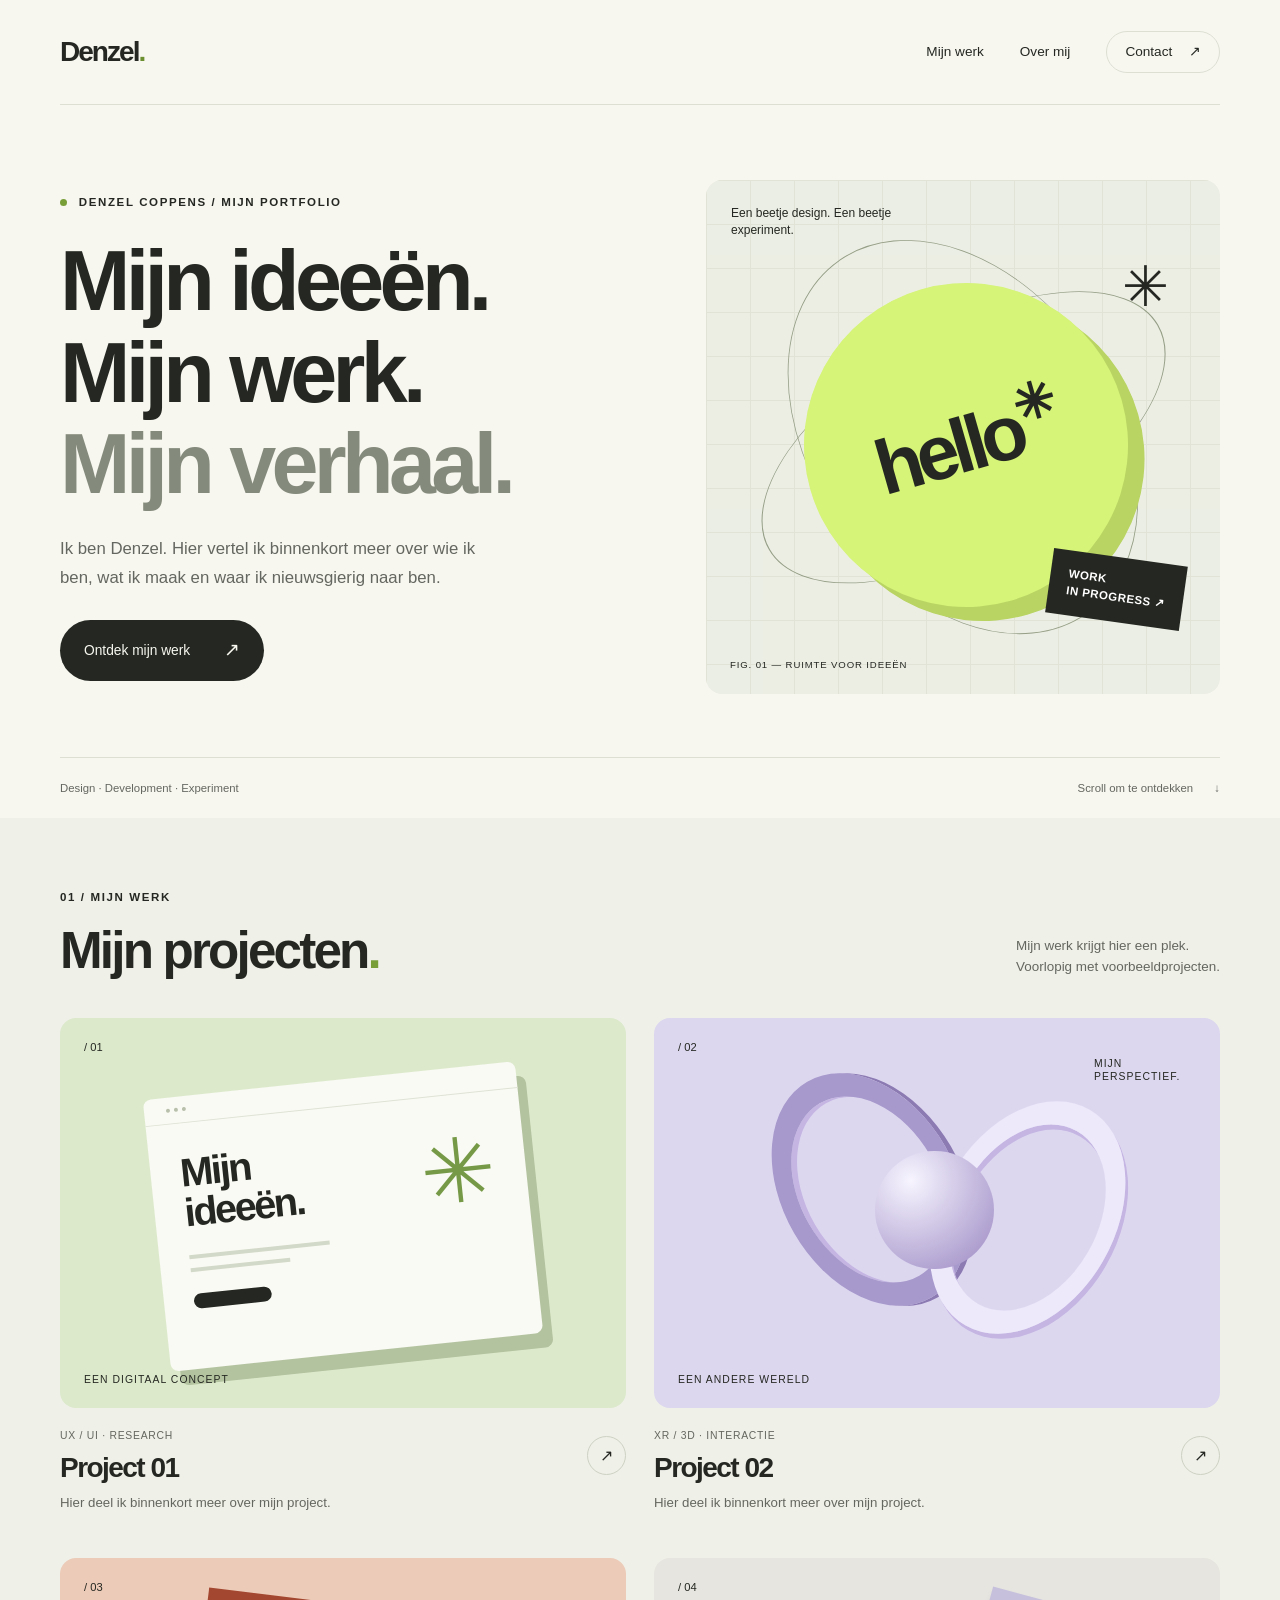
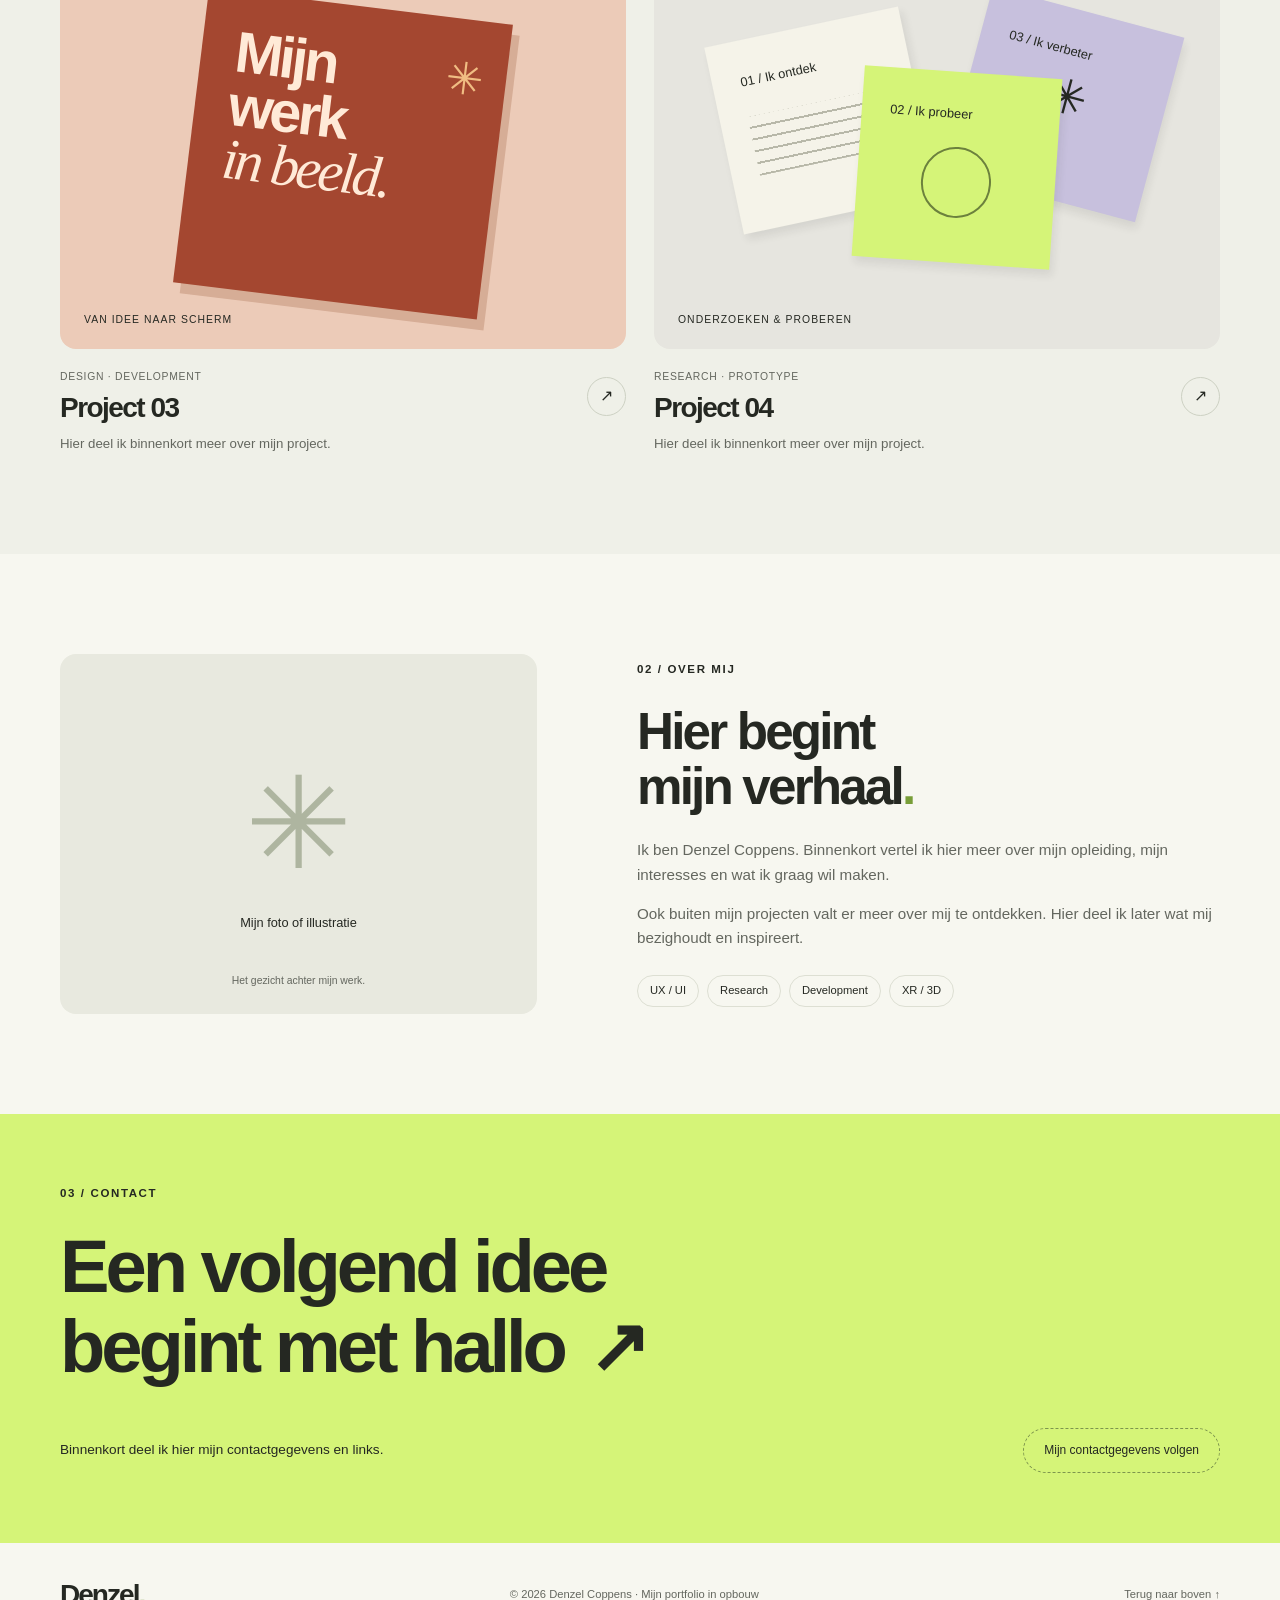
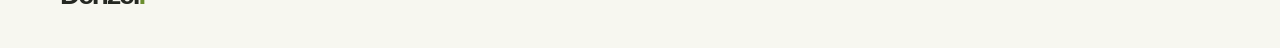
==== index.html @ 08d09299 "Initial portfolio website" ====
<!doctype html>
<html lang="nl">
<head>
  <meta charset="utf-8"><meta name="viewport" content="width=device-width, initial-scale=1">
  <meta name="description" content="Denzel Coppens — mijn portfolio."><title>Denzel Coppens — Mijn portfolio</title>
  <link rel="icon" href="assets/favicon.svg"><link rel="stylesheet" href="assets/css/style.css"><script src="assets/js/main.js" defer></script>
</head>
<body>
  <a class="skip-link" href="#main">Ga naar de inhoud</a>
  <header class="site-header container"><a class="logo" href="index.html" aria-label="Denzel Coppens — mijn startpagina">Denzel<span>.</span></a><button class="menu-toggle" type="button" aria-expanded="false" aria-controls="main-nav" hidden>Menu <span aria-hidden="true">+</span></button><nav class="main-nav" id="main-nav" aria-label="Hoofdnavigatie"><a href="#werk">Mijn werk</a><a href="#over">Over mij</a><a class="nav-contact" href="#contact">Contact <span aria-hidden="true">↗</span></a></nav></header>
  <main id="main">
    <section class="hero container" aria-labelledby="intro-title"><div class="hero-copy"><p class="eyebrow"><span class="status-dot"></span> Denzel Coppens / mijn portfolio</p><h1 id="intro-title">Mijn ideeën.<br>Mijn werk.<br><span>Mijn verhaal.</span></h1><p class="intro">Ik ben Denzel. Hier vertel ik binnenkort meer over wie ik ben, wat ik maak en waar ik nieuwsgierig naar ben.</p><a class="button button-dark" href="#werk">Ontdek mijn werk <span aria-hidden="true">↗</span></a></div><div class="hero-art" aria-hidden="true"><div class="art-grid"></div><span class="art-label">Een beetje design. Een beetje experiment.</span><div class="orbit orbit-one"></div><div class="orbit orbit-two"></div><div class="art-disc"><span>hello<span class="small-star">✳</span></span></div><span class="art-sticker">WORK<br>IN PROGRESS ↗</span><span class="art-caption">FIG. 01 — RUIMTE VOOR IDEEËN</span><span class="art-spark">✳</span></div><div class="hero-bottom"><span>Design · Development · Experiment</span><a href="#werk">Scroll om te ontdekken <span aria-hidden="true">↓</span></a></div></section>
    <section class="work-section section" id="werk" aria-labelledby="work-title"><div class="container"><div class="section-heading"><div><p class="eyebrow">01 / Mijn werk</p><h2 id="work-title">Mijn projecten<span class="accent-dot">.</span></h2></div><p>Mijn werk krijgt hier een plek.<br>Voorlopig met voorbeeldprojecten.</p></div><div class="project-grid">
      <a class="project-card" href="project.html?id=project-01"><div class="project-visual visual-interface" aria-hidden="true"><span class="visual-number">/ 01</span><div class="mock-browser"><div class="browser-bar"><i></i><i></i><i></i></div><div class="browser-content"><span class="mock-word">Mijn<br>ideeën.</span><span class="mock-flower">✳</span><div class="mock-line"></div><div class="mock-line short"></div><span class="mock-button"></span></div></div><span class="visual-label">Een digitaal concept</span></div><div class="project-info"><div><p class="project-category">UX / UI · Research</p><h3>Project 01</h3></div><span class="circle-arrow">↗</span></div><p class="project-description">Hier deel ik binnenkort meer over mijn project.</p></a>
      <a class="project-card" href="project.html?id=project-02"><div class="project-visual visual-experience" aria-hidden="true"><span class="visual-number">/ 02</span><div class="dimension-ring ring-back"></div><div class="dimension-ring ring-front"></div><span class="dimension-sphere"></span><span class="dimension-caption">MIJN<br>PERSPECTIEF.</span><span class="visual-label">Een andere wereld</span></div><div class="project-info"><div><p class="project-category">XR / 3D · Interactie</p><h3>Project 02</h3></div><span class="circle-arrow">↗</span></div><p class="project-description">Hier deel ik binnenkort meer over mijn project.</p></a>
      <a class="project-card" href="project.html?id=project-03"><div class="project-visual visual-design" aria-hidden="true"><span class="visual-number">/ 03</span><div class="type-poster"><span>Mijn<br>werk<br><em>in beeld.</em></span><span class="poster-star">✳</span></div><span class="visual-label">Van idee naar scherm</span></div><div class="project-info"><div><p class="project-category">Design · Development</p><h3>Project 03</h3></div><span class="circle-arrow">↗</span></div><p class="project-description">Hier deel ik binnenkort meer over mijn project.</p></a>
      <a class="project-card" href="project.html?id=project-04"><div class="project-visual visual-research" aria-hidden="true"><span class="visual-number">/ 04</span><div class="note note-one"><span>01 / Ik ontdek</span><div class="note-lines"></div></div><div class="note note-two"><span>02 / Ik probeer</span><div class="note-circle"></div></div><div class="note note-three"><span>03 / Ik verbeter</span><span class="note-star">✳</span></div><span class="visual-label">Onderzoeken &amp; proberen</span></div><div class="project-info"><div><p class="project-category">Research · Prototype</p><h3>Project 04</h3></div><span class="circle-arrow">↗</span></div><p class="project-description">Hier deel ik binnenkort meer over mijn project.</p></a>
    </div></div></section>
    <section class="about-section section container" id="over" aria-labelledby="about-title"><div class="portrait-placeholder"><span class="portrait-star" aria-hidden="true">✳</span><span>Mijn foto of illustratie</span><span class="portrait-note">Het gezicht achter mijn werk.</span></div><div class="about-copy"><p class="eyebrow">02 / Over mij</p><h2 id="about-title">Hier begint<br>mijn verhaal<span class="accent-dot">.</span></h2><p>Ik ben Denzel Coppens. Binnenkort vertel ik hier meer over mijn opleiding, mijn interesses en wat ik graag wil maken.</p><p>Ook buiten mijn projecten valt er meer over mij te ontdekken. Hier deel ik later wat mij bezighoudt en inspireert.</p><div class="skill-tags" aria-label="Mijn interessegebieden"><span>UX / UI</span><span>Research</span><span>Development</span><span>XR / 3D</span></div></div></section>
    <section class="contact-section" id="contact" aria-labelledby="contact-title"><div class="container contact-inner"><p class="eyebrow">03 / Contact</p><h2 id="contact-title">Een volgend idee<br>begint met hallo<span aria-hidden="true">↗</span></h2><div class="contact-bottom"><p>Binnenkort deel ik hier mijn contactgegevens en links.</p><span class="placeholder-label">Mijn contactgegevens volgen</span></div></div></section>
  </main>
  <footer class="site-footer container"><a class="logo" href="index.html">Denzel<span>.</span></a><p>© 2026 Denzel Coppens · Mijn portfolio in opbouw</p><a href="#main">Terug naar boven <span aria-hidden="true">↑</span></a></footer>
</body></html>
---- assets/css/style.css ----
/* 1. Basis — dummy stijl op het moment. */
:root {
    --paper: #f7f7f0;
    --ink: #252822;
    --muted: #64675f;
    --line: #dddfd3;
    --accent: #d5f478;
    --radius: 16px;
}

* { box-sizing: border-box; }
html { scroll-behavior: smooth; scroll-padding-top: 24px; }
body { margin: 0; background: var(--paper); color: var(--ink); font-family: Arial, Helvetica, sans-serif; line-height: 1.6; }
a { color: inherit; text-decoration: none; }
button { color: inherit; font: inherit; cursor: pointer; }
button[hidden] { display: none; }
h1, h2, h3, p { margin: 0; }
h1, h2, h3 { line-height: 1.08; font-weight: 600; letter-spacing: -0.055em; }
h1 { font-size: clamp(3.3rem, 6.6vw, 6.25rem); }
h2 { font-size: clamp(2.2rem, 4vw, 3.5rem); }
h3 { font-size: 1.75rem; }
a:focus-visible, button:focus-visible { outline: 3px solid #527622; outline-offset: 6px; }
::selection { background: var(--accent); color: var(--ink); }
.container { width: min(1160px, calc(100% - 96px)); margin-inline: auto; }
.section { padding-block: 100px; }
.eyebrow { font-size: .72rem; font-weight: 600; text-transform: uppercase; letter-spacing: .14em; margin-bottom: 25px; }
.intro { max-width: 420px; color: var(--muted); font-size: 1.05rem; line-height: 1.7; }
.accent-dot { color: #789e38; }
.button { display: inline-flex; align-items: center; justify-content: space-between; gap: 34px; padding: 15px 24px; border-radius: 999px; font-size: .86rem; }
.button-dark { background: var(--ink); color: var(--paper); }
.button-dark:hover { background: #41483a; }
.button span { font-size: 1.2rem; }
.skip-link { position: absolute; top: -80px; left: 20px; z-index: 10; background: var(--ink); color: white; padding: 12px; }
.skip-link:focus { top: 16px; }

/* 2. Header en navigatie */
.site-header { min-height: 105px; display: flex; align-items: center; justify-content: space-between; border-bottom: 1px solid var(--line); position: relative; }
.logo { font-size: 1.75rem; font-weight: 800; letter-spacing: -.07em; }
.logo span { color: #6b8e2e; }
.main-nav { display: flex; align-items: center; gap: 36px; font-size: .85rem; }
.main-nav a:hover { text-decoration: underline; text-underline-offset: 5px; }
.nav-contact { border: 1px solid var(--line); border-radius: 999px; padding: 9px 18px; }
.nav-contact span { margin-left: 13px; }
.menu-toggle { background: transparent; border: 1px solid var(--line); border-radius: 30px; padding: 8px 16px; }
.menu-toggle span { margin-left: 10px; }

/* 3. Introductie met een decoratieve compositie (geen afbeeldingen nodig) */
.hero { padding-top: 75px; display: grid; grid-template-columns: 1.15fr 1fr; gap: 30px 55px; align-items: center; }
.status-dot { display: inline-block; width: 7px; height: 7px; background: #789e38; border-radius: 50%; margin-right: 7px; }
.hero h1 span { color: #858b7c; }
.hero .intro { margin-block: 25px 28px; }
.hero-art { position: relative; aspect-ratio: 1; background: #eceee4; border-radius: var(--radius); overflow: hidden; }
.art-grid { position: absolute; inset: 0; background-image: linear-gradient(#d9ddcd 1px, transparent 1px), linear-gradient(90deg, #d9ddcd 1px, transparent 1px); background-size: 44px 44px; opacity: .6; }
.art-label { position: absolute; top: 25px; left: 25px; max-width: 170px; font-size: .75rem; line-height: 1.4; }
.art-disc { position: absolute; width: 63%; aspect-ratio: 1; top: 20%; left: 19%; background: var(--accent); border-radius: 50%; display: grid; place-items: center; transform: rotate(-16deg); box-shadow: 12px 18px 0 #b9d462; }
.art-disc > span { font-size: clamp(3rem, 6vw, 5.5rem); letter-spacing: -.08em; font-weight: 700; }
.small-star { font-size: .65em; vertical-align: top; }
.orbit { position: absolute; inset: 12%; border: 1px solid #969f87; border-radius: 50%; }
.orbit-one { transform: rotate(-30deg) scaleX(1.15) scaleY(.55); }
.orbit-two { inset: 8%; transform: rotate(55deg) scaleY(.7); }
.art-sticker { position: absolute; right: 7%; bottom: 14%; background: var(--ink); color: white; padding: 15px 18px; transform: rotate(8deg); font-size: .72rem; font-weight: 600; line-height: 1.5; letter-spacing: .04em; }
.art-caption { position: absolute; bottom: 22px; left: 24px; font-size: .6rem; letter-spacing: .09em; }
.art-spark { position: absolute; top: 12%; right: 10%; font-size: 3.5rem; }
.hero-bottom { grid-column: 1 / -1; display: flex; justify-content: space-between; border-top: 1px solid var(--line); margin-top: 33px; padding-block: 21px; font-size: .71rem; color: var(--muted); }
.hero-bottom a span { margin-left: 18px; }

/* 4. Projectkaarten */
.work-section { padding-top: 70px; background: #eff0e8; }
.section-heading { display: flex; justify-content: space-between; align-items: flex-end; gap: 24px; margin-bottom: 40px; }
.section-heading .eyebrow { margin-bottom: 16px; }
.section-heading > p { color: var(--muted); font-size: .84rem; }
.project-grid { display: grid; grid-template-columns: repeat(2, minmax(0, 1fr)); gap: 45px 28px; }
.project-card { display: block; }
.project-visual { position: relative; aspect-ratio: 1.45; border-radius: var(--radius); overflow: hidden; isolation: isolate; }
.visual-number { position: absolute; top: 21px; left: 24px; font-size: .7rem; z-index: 2; }
.visual-label { position: absolute; bottom: 20px; left: 24px; font-size: .65rem; text-transform: uppercase; letter-spacing: .1em; z-index: 2; }
.project-info { display: flex; justify-content: space-between; align-items: center; margin-top: 20px; }
.project-category { font-size: .65rem; letter-spacing: .07em; text-transform: uppercase; color: var(--muted); margin-bottom: 8px; }
.circle-arrow { display: grid; place-items: center; border: 1px solid #cdd1c3; border-radius: 50%; width: 39px; height: 39px; transition: background .2s, transform .2s; }
.project-card:hover .circle-arrow { background: var(--accent); transform: rotate(45deg); }
.project-card:hover h3 { text-decoration: underline; text-decoration-thickness: 1px; text-underline-offset: 5px; }
.project-description { color: var(--muted); font-size: .83rem; margin-top: 9px; }

/* Tijdelijke projectbeelden. Later vervangbaar door echte foto's of screenshots. */
.visual-interface { background: #dce9cb; }
.mock-browser { position: absolute; width: 66%; height: 70%; top: 16%; left: 17%; border-radius: 8px; background: #f9faf3; box-shadow: 9px 15px 0 #b3c29f; transform: rotate(-6deg); }
.browser-bar { border-bottom: 1px solid #dfe3d6; padding: 3% 6%; display: flex; gap: 4px; }
.browser-bar i { width: 4px; height: 4px; border-radius: 50%; background: #b8bfab; }
.browser-content { position: relative; padding: 8%; }
.mock-word { font-size: clamp(1.4rem, 3.1vw, 2.8rem); font-weight: 700; letter-spacing: -.06em; line-height: 1; display: block; }
.mock-flower { position: absolute; top: 15%; right: 8%; font-size: clamp(3rem, 7vw, 6rem); color: #759946; line-height: 1; }
.mock-line { height: 4px; width: 45%; background: #d3d9c8; margin-top: 7%; }
.mock-line.short { width: 32%; margin-top: 3%; }
.mock-button { display: block; width: 25%; height: 15px; background: var(--ink); border-radius: 20px; margin-top: 7%; }
.visual-experience { background: #dcd6ef; }
.dimension-ring { position: absolute; width: 44%; aspect-ratio: 1; border: 25px solid #a799cc; border-radius: 50%; transform: rotate(-30deg) scaleX(.7); }
.ring-back { top: 12%; left: 16%; box-shadow: inset 7px 3px 0 #c4b5e3, 7px 3px 0 #8c7ab3; }
.ring-front { bottom: 17%; right: 12%; border-color: #ede8fa; box-shadow: inset 7px 3px 0 #c4b5e3, 7px 3px 0 #c4b5e3; transform: rotate(30deg) scaleX(.7); }
.dimension-sphere { position: absolute; width: 21%; aspect-ratio: 1; border-radius: 50%; background: radial-gradient(circle at 30% 25%, #f7f5ff, #9a87c2); left: 39%; top: 34%; }
.dimension-caption { position: absolute; right: 7%; top: 10%; font-size: .65rem; letter-spacing: .1em; line-height: 1.3; }
.visual-design { background: #eccbb8; }
.type-poster { position: absolute; width: 54%; height: 76%; left: 23%; top: 12%; background: #a44730; color: #ffead7; padding: 6%; transform: rotate(7deg); box-shadow: 8px 10px 0 #d6ad96; }
.type-poster > span:first-child { font-size: clamp(2rem, 4.5vw, 4rem); font-weight: 700; line-height: .92; letter-spacing: -.06em; }
.type-poster em { font-family: Georgia, serif; font-weight: normal; }
.poster-star { position: absolute; right: 7%; top: 8%; font-size: 2.8rem; color: #f0bd83; }
.visual-research { background: #e6e5df; }
.note { position: absolute; width: 35%; height: 49%; padding: 5%; box-shadow: 3px 6px 8px #25282216; }
.note > span:first-child { font-size: clamp(.5rem, 1vw, .8rem); }
.note-one { left: 12%; top: 17%; background: #f5f3e9; transform: rotate(-12deg); }
.note-two { left: 36%; top: 29%; background: var(--accent); transform: rotate(4deg); z-index: 1; }
.note-three { right: 10%; top: 13%; background: #c7c0dd; transform: rotate(15deg); }
.note-lines { height: 45%; margin-top: 16%; background: repeating-linear-gradient(transparent 0 10px, #b8b8a9 10px 12px); }
.note-circle { width: 50%; aspect-ratio: 1; margin: 15% auto; border: 2px solid #6c813d; border-radius: 50%; }
.note-star { display: block; font-size: 3rem; text-align: center; line-height: 1.4; }

/* 5. Over mij, contact en footer */
.about-section { display: grid; grid-template-columns: .9fr 1.1fr; gap: 100px; align-items: center; }
.portrait-placeholder { min-height: 360px; border-radius: var(--radius); background: #e8e9df; display: flex; flex-direction: column; justify-content: center; align-items: center; position: relative; font-size: .8rem; }
.portrait-star { font-size: 8rem; line-height: 1.4; color: #aeb5a0; }
.portrait-note { position: absolute; bottom: 24px; font-size: .65rem; color: var(--muted); }
.about-copy h2 { margin-bottom: 24px; }
.about-copy > p:not(.eyebrow) { color: var(--muted); margin-top: 15px; font-size: .95rem; }
.skill-tags { display: flex; flex-wrap: wrap; gap: 8px; margin-top: 25px; }
.skill-tags span { padding: 6px 12px; border: 1px solid var(--line); border-radius: 20px; font-size: .7rem; }
.contact-section { background: var(--accent); padding-block: 70px; }
.contact-inner h2 { max-width: 820px; font-size: clamp(2.8rem, 5.8vw, 5rem); }
.contact-inner h2 > span { margin-left: 24px; }
.contact-bottom { display: flex; justify-content: space-between; align-items: center; gap: 24px; margin-top: 40px; }
.contact-bottom p { font-size: .85rem; }
.placeholder-label { border: 1px dashed #7d954d; border-radius: 30px; padding: 12px 20px; font-size: .75rem; }
.site-footer { display: flex; justify-content: space-between; align-items: center; gap: 20px; padding-block: 30px; }
.site-footer p, .site-footer > a:last-child { font-size: .7rem; color: var(--muted); }

/* 6. Eenvoudige projectdetailpagina */
.case-page { padding-top: 35px; }
.back-link { font-size: .85rem; text-decoration: underline; text-underline-offset: 4px; }
.case-heading { margin-block: 55px 40px; }
.case-heading .intro { margin-top: 20px; max-width: 550px; }
.case-page > .project-visual { aspect-ratio: 2.2; }
.case-page .mock-browser { width: 43%; left: 28.5%; }
.case-page .dimension-ring { width: 30%; }
.case-page .dimension-sphere { width: 14%; left: 43%; }
.case-page .type-poster { width: 35%; left: 32.5%; padding: 3%; }
.case-page .note { width: 26%; padding: 3%; }
.case-page .note-two { left: 37%; }
.project-facts { display: grid; grid-template-columns: repeat(4, 1fr); padding-block: 28px; border-bottom: 1px solid var(--line); gap: 24px; }
.project-facts dt { font-size: .7rem; color: var(--muted); margin-bottom: 6px; }
.project-facts dd { margin: 0; font-size: .9rem; }
.case-story { max-width: 740px; margin: 65px auto; }
.case-story section + section { margin-top: 65px; }
.case-story .eyebrow { margin-bottom: 15px; }
.case-story h2 { font-size: clamp(2rem, 4vw, 2.8rem); margin-bottom: 20px; }
.case-story section > p:last-of-type { color: var(--muted); }
.process-placeholder { min-height: 240px; padding: 24px; border: 1px dashed #adb39e; background: #eef0e6; border-radius: var(--radius); display: flex; flex-direction: column; justify-content: center; align-items: center; text-align: center; gap: 12px; margin-top: 30px; font-size: .8rem; color: var(--muted); }
.process-placeholder span { font-size: 2rem; }
.case-end { border-top: 1px solid var(--line); padding-block: 35px; display: flex; align-items: center; justify-content: space-between; gap: 20px; }
.not-found { padding-block: 100px; min-height: 65vh; }
.not-found h1 { font-size: clamp(2.5rem, 6vw, 5rem); margin-bottom: 30px; }

/* 7. Tablet en mobiel */
@media (max-width: 900px) {
    .container { width: calc(100% - 48px); }
    .hero { gap: 30px; padding-top: 50px; }
    .hero h1 { font-size: clamp(3rem, 7vw, 4.5rem); }
    .hero-art { aspect-ratio: .88; }
    .art-disc { top: 25%; }
    .art-label { font-size: .65rem; }
    .about-section { gap: 40px; }
    .section { padding-block: 70px; }
    .section-heading > p { max-width: 180px; }
}

@media (max-width: 640px) {
    .container { width: calc(100% - 40px); }
    .site-header { min-height: 82px; flex-wrap: wrap; gap: 14px; padding-block: 18px; }
    .main-nav { gap: 18px; font-size: .8rem; }
    .main-nav.mobile-nav { display: none; width: 100%; padding-block: 10px; }
    .main-nav.mobile-nav.is-open { display: flex; }
    .hero { grid-template-columns: 1fr; padding-top: 42px; }
    .hero h1 { font-size: clamp(3rem, 12vw, 4.7rem); }
    .hero .intro { font-size: .95rem; }
    .hero-art { aspect-ratio: 1.1; margin-top: 10px; }
    .art-disc { top: 16%; }
    .art-disc > span { font-size: 4.5rem; }
    .hero-bottom { margin-top: 5px; font-size: .6rem; gap: 20px; }
    .hero-bottom a { text-align: right; }
    .section { padding-block: 55px; }
    .section-heading { display: block; margin-bottom: 30px; }
    .section-heading > p { margin-top: 18px; max-width: none; }
    .project-grid { grid-template-columns: 1fr; gap: 35px; }
    .mock-word { font-size: clamp(1.6rem, 7vw, 2.8rem); }
    .mock-flower { font-size: 4.5rem; }
    .type-poster > span:first-child { font-size: clamp(2rem, 10vw, 4rem); }
    .note > span:first-child { font-size: .65rem; }
    .about-section { grid-template-columns: 1fr; gap: 35px; }
    .portrait-placeholder { min-height: 300px; }
    .contact-section { padding-block: 50px; }
    .contact-bottom { flex-direction: column; align-items: flex-start; margin-top: 25px; }
    .site-footer { flex-wrap: wrap; }
    .site-footer .logo { width: 100%; }
    .case-heading { margin-top: 40px; }
    .case-page > .project-visual { aspect-ratio: 1.35; }
    .case-page .mock-browser { width: 66%; left: 17%; }
    .case-page .dimension-ring { width: 44%; border-width: 20px; }
    .case-page .dimension-sphere { width: 21%; left: 39%; }
    .case-page .type-poster { width: 54%; left: 23%; padding: 6%; }
    .case-page .note { width: 35%; padding: 5%; }
    .project-facts { grid-template-columns: 1fr 1fr; }
    .case-end > span { font-size: .85rem; }
}

@media (prefers-reduced-motion: reduce) {
    html { scroll-behavior: auto; }
    .circle-arrow { transition: none; }
}
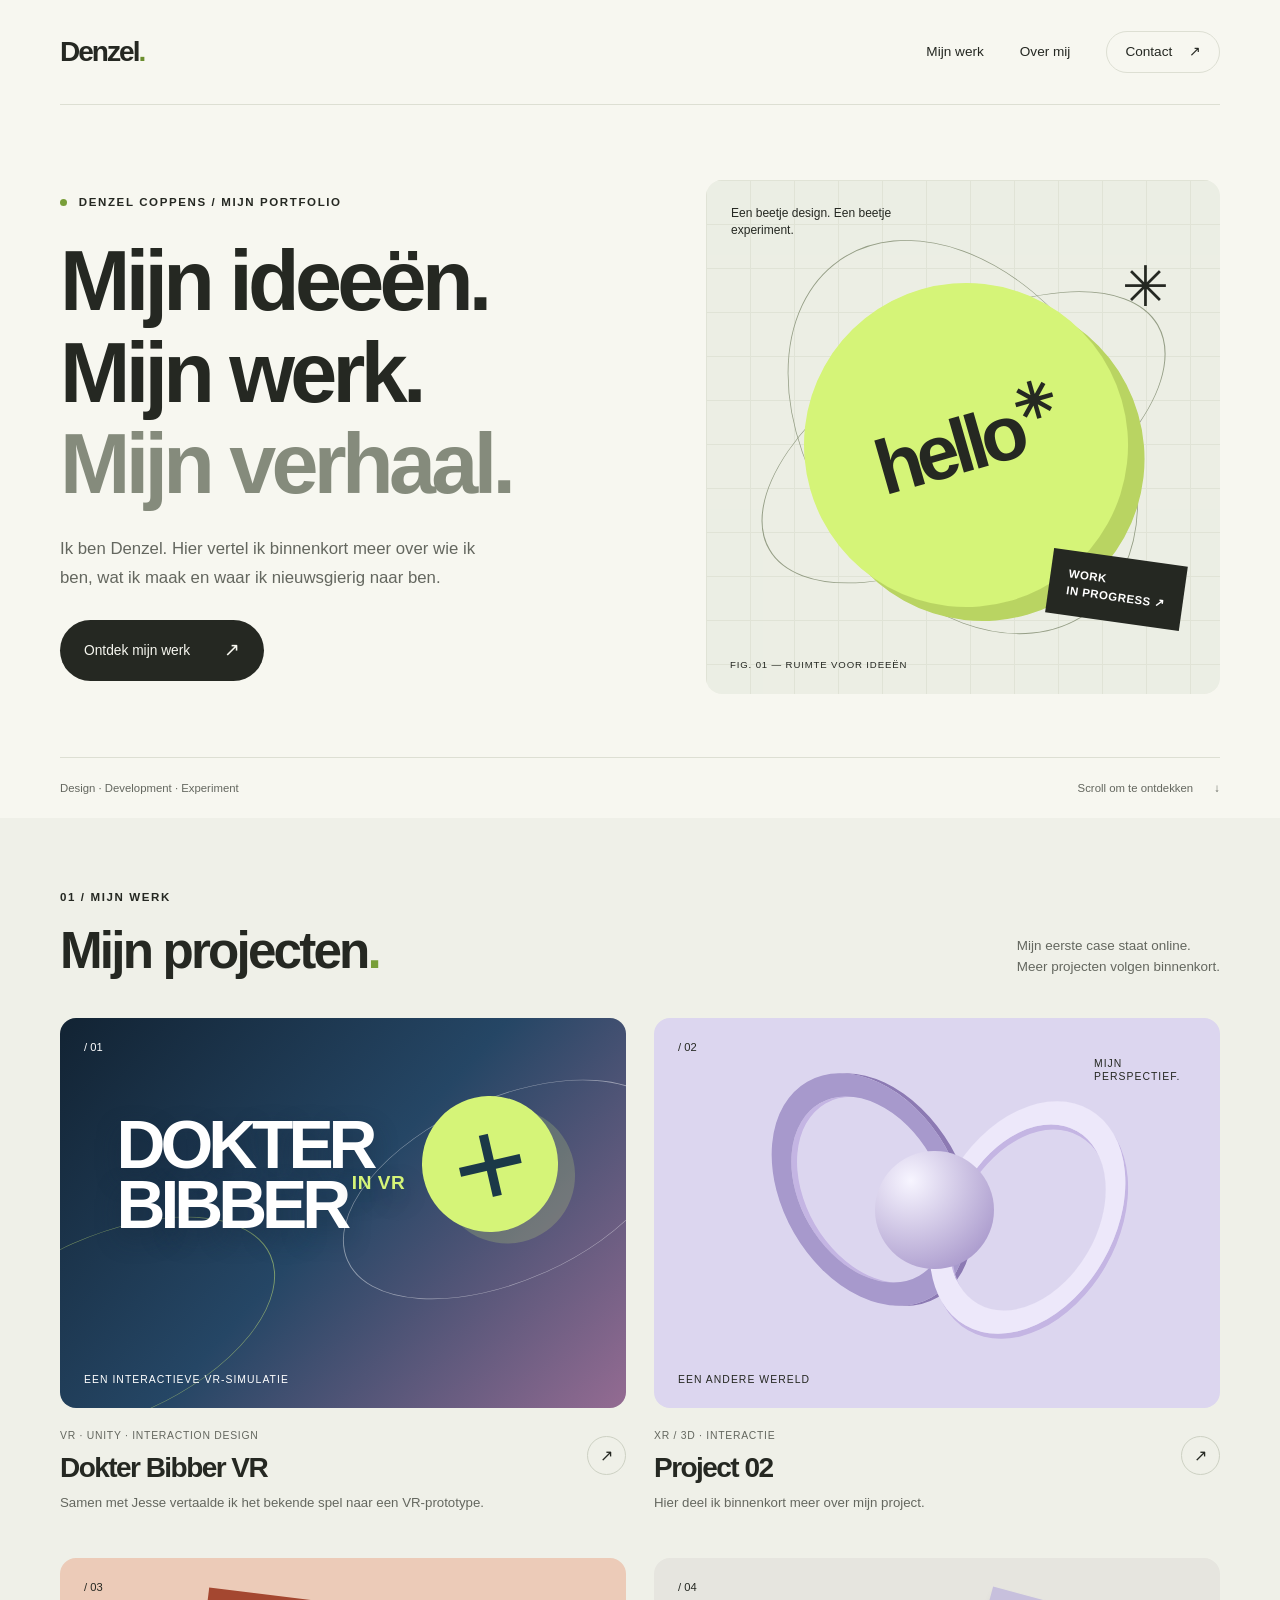
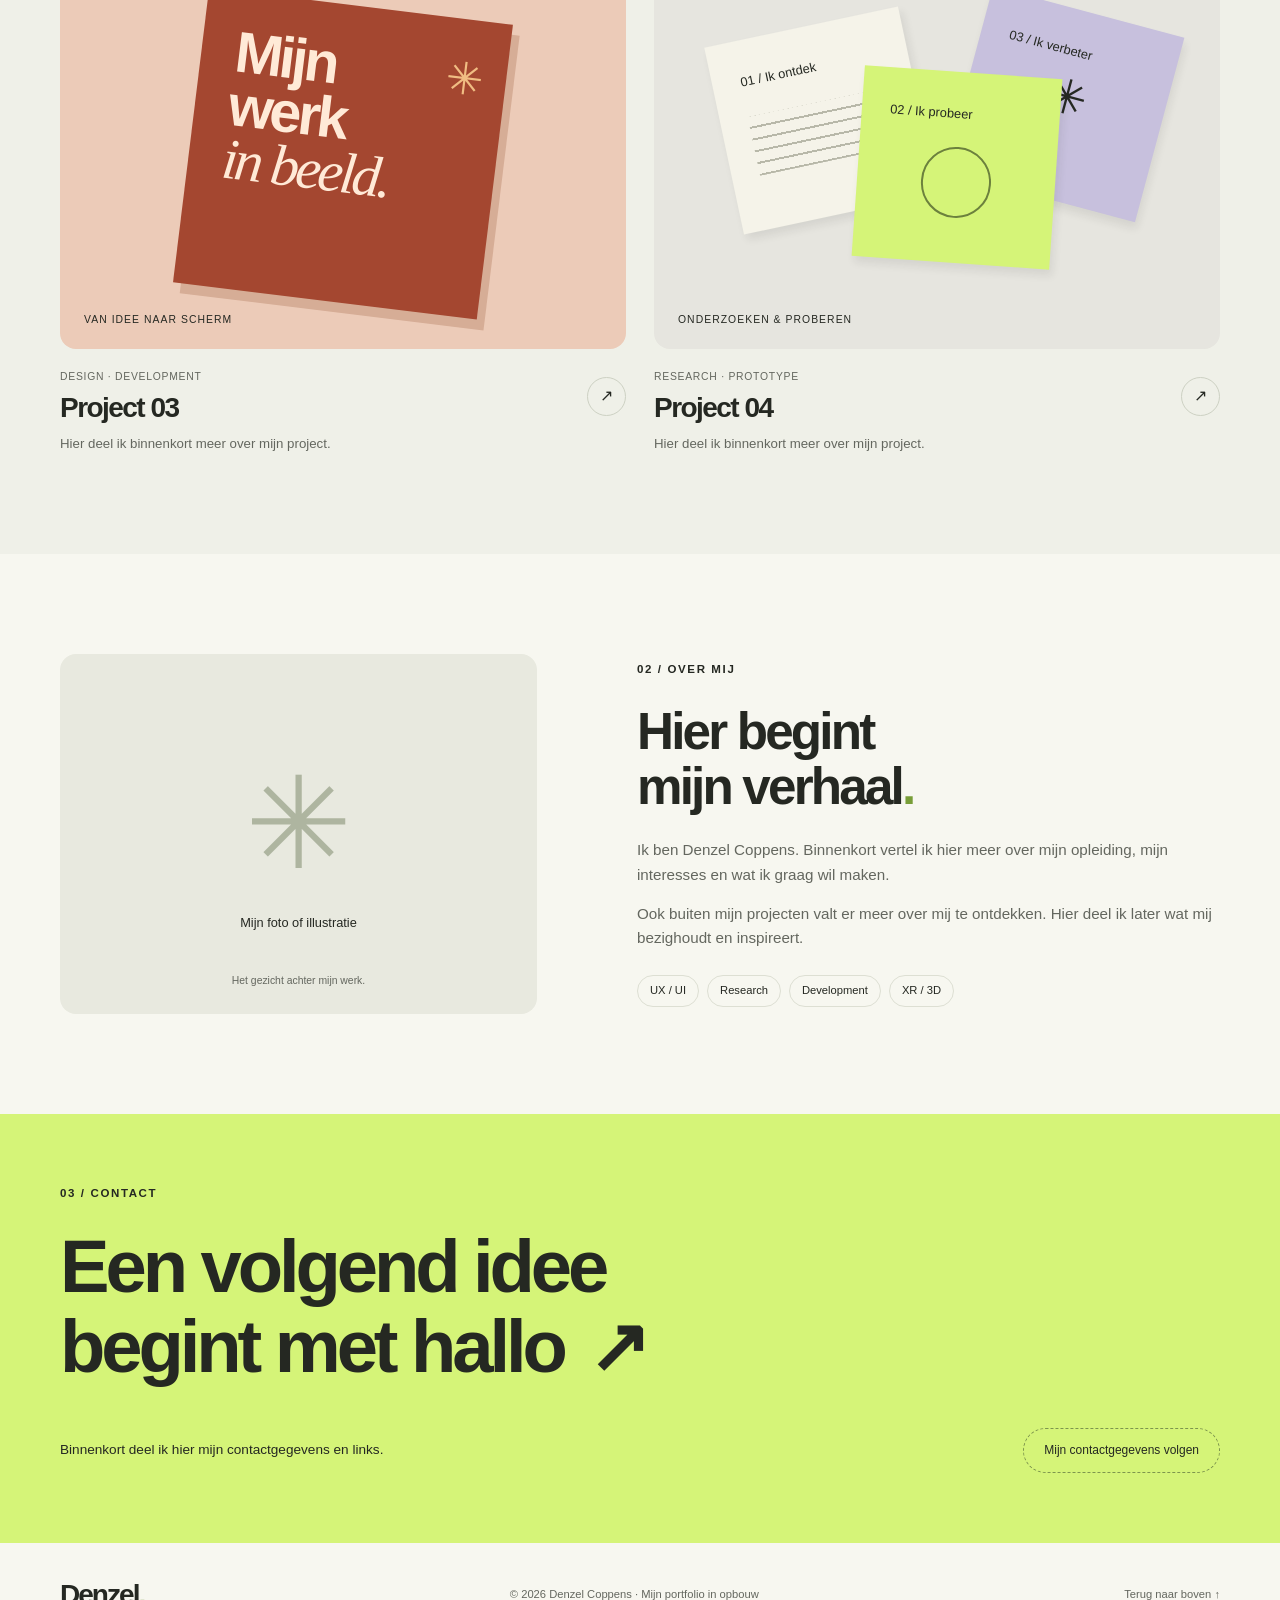
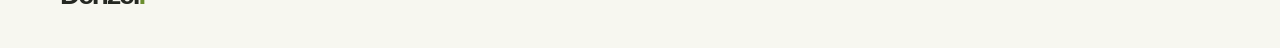
==== commit b0132b8c: "feat: voeg Dokter Bibber VR-case toe aan portfolio" ====
--- a/index.html
+++ b/index.html
@@ -1,23 +1,186 @@
 <!doctype html>
 <html lang="nl">
-<head>
-  <meta charset="utf-8"><meta name="viewport" content="width=device-width, initial-scale=1">
-  <meta name="description" content="Denzel Coppens — mijn portfolio."><title>Denzel Coppens — Mijn portfolio</title>
-  <link rel="icon" href="assets/favicon.svg"><link rel="stylesheet" href="assets/css/style.css"><script src="assets/js/main.js" defer></script>
-</head>
-<body>
-  <a class="skip-link" href="#main">Ga naar de inhoud</a>
-  <header class="site-header container"><a class="logo" href="index.html" aria-label="Denzel Coppens — mijn startpagina">Denzel<span>.</span></a><button class="menu-toggle" type="button" aria-expanded="false" aria-controls="main-nav" hidden>Menu <span aria-hidden="true">+</span></button><nav class="main-nav" id="main-nav" aria-label="Hoofdnavigatie"><a href="#werk">Mijn werk</a><a href="#over">Over mij</a><a class="nav-contact" href="#contact">Contact <span aria-hidden="true">↗</span></a></nav></header>
-  <main id="main">
-    <section class="hero container" aria-labelledby="intro-title"><div class="hero-copy"><p class="eyebrow"><span class="status-dot"></span> Denzel Coppens / mijn portfolio</p><h1 id="intro-title">Mijn ideeën.<br>Mijn werk.<br><span>Mijn verhaal.</span></h1><p class="intro">Ik ben Denzel. Hier vertel ik binnenkort meer over wie ik ben, wat ik maak en waar ik nieuwsgierig naar ben.</p><a class="button button-dark" href="#werk">Ontdek mijn werk <span aria-hidden="true">↗</span></a></div><div class="hero-art" aria-hidden="true"><div class="art-grid"></div><span class="art-label">Een beetje design. Een beetje experiment.</span><div class="orbit orbit-one"></div><div class="orbit orbit-two"></div><div class="art-disc"><span>hello<span class="small-star">✳</span></span></div><span class="art-sticker">WORK<br>IN PROGRESS ↗</span><span class="art-caption">FIG. 01 — RUIMTE VOOR IDEEËN</span><span class="art-spark">✳</span></div><div class="hero-bottom"><span>Design · Development · Experiment</span><a href="#werk">Scroll om te ontdekken <span aria-hidden="true">↓</span></a></div></section>
-    <section class="work-section section" id="werk" aria-labelledby="work-title"><div class="container"><div class="section-heading"><div><p class="eyebrow">01 / Mijn werk</p><h2 id="work-title">Mijn projecten<span class="accent-dot">.</span></h2></div><p>Mijn werk krijgt hier een plek.<br>Voorlopig met voorbeeldprojecten.</p></div><div class="project-grid">
-      <a class="project-card" href="project.html?id=project-01"><div class="project-visual visual-interface" aria-hidden="true"><span class="visual-number">/ 01</span><div class="mock-browser"><div class="browser-bar"><i></i><i></i><i></i></div><div class="browser-content"><span class="mock-word">Mijn<br>ideeën.</span><span class="mock-flower">✳</span><div class="mock-line"></div><div class="mock-line short"></div><span class="mock-button"></span></div></div><span class="visual-label">Een digitaal concept</span></div><div class="project-info"><div><p class="project-category">UX / UI · Research</p><h3>Project 01</h3></div><span class="circle-arrow">↗</span></div><p class="project-description">Hier deel ik binnenkort meer over mijn project.</p></a>
-      <a class="project-card" href="project.html?id=project-02"><div class="project-visual visual-experience" aria-hidden="true"><span class="visual-number">/ 02</span><div class="dimension-ring ring-back"></div><div class="dimension-ring ring-front"></div><span class="dimension-sphere"></span><span class="dimension-caption">MIJN<br>PERSPECTIEF.</span><span class="visual-label">Een andere wereld</span></div><div class="project-info"><div><p class="project-category">XR / 3D · Interactie</p><h3>Project 02</h3></div><span class="circle-arrow">↗</span></div><p class="project-description">Hier deel ik binnenkort meer over mijn project.</p></a>
-      <a class="project-card" href="project.html?id=project-03"><div class="project-visual visual-design" aria-hidden="true"><span class="visual-number">/ 03</span><div class="type-poster"><span>Mijn<br>werk<br><em>in beeld.</em></span><span class="poster-star">✳</span></div><span class="visual-label">Van idee naar scherm</span></div><div class="project-info"><div><p class="project-category">Design · Development</p><h3>Project 03</h3></div><span class="circle-arrow">↗</span></div><p class="project-description">Hier deel ik binnenkort meer over mijn project.</p></a>
-      <a class="project-card" href="project.html?id=project-04"><div class="project-visual visual-research" aria-hidden="true"><span class="visual-number">/ 04</span><div class="note note-one"><span>01 / Ik ontdek</span><div class="note-lines"></div></div><div class="note note-two"><span>02 / Ik probeer</span><div class="note-circle"></div></div><div class="note note-three"><span>03 / Ik verbeter</span><span class="note-star">✳</span></div><span class="visual-label">Onderzoeken &amp; proberen</span></div><div class="project-info"><div><p class="project-category">Research · Prototype</p><h3>Project 04</h3></div><span class="circle-arrow">↗</span></div><p class="project-description">Hier deel ik binnenkort meer over mijn project.</p></a>
-    </div></div></section>
-    <section class="about-section section container" id="over" aria-labelledby="about-title"><div class="portrait-placeholder"><span class="portrait-star" aria-hidden="true">✳</span><span>Mijn foto of illustratie</span><span class="portrait-note">Het gezicht achter mijn werk.</span></div><div class="about-copy"><p class="eyebrow">02 / Over mij</p><h2 id="about-title">Hier begint<br>mijn verhaal<span class="accent-dot">.</span></h2><p>Ik ben Denzel Coppens. Binnenkort vertel ik hier meer over mijn opleiding, mijn interesses en wat ik graag wil maken.</p><p>Ook buiten mijn projecten valt er meer over mij te ontdekken. Hier deel ik later wat mij bezighoudt en inspireert.</p><div class="skill-tags" aria-label="Mijn interessegebieden"><span>UX / UI</span><span>Research</span><span>Development</span><span>XR / 3D</span></div></div></section>
-    <section class="contact-section" id="contact" aria-labelledby="contact-title"><div class="container contact-inner"><p class="eyebrow">03 / Contact</p><h2 id="contact-title">Een volgend idee<br>begint met hallo<span aria-hidden="true">↗</span></h2><div class="contact-bottom"><p>Binnenkort deel ik hier mijn contactgegevens en links.</p><span class="placeholder-label">Mijn contactgegevens volgen</span></div></div></section>
-  </main>
-  <footer class="site-footer container"><a class="logo" href="index.html">Denzel<span>.</span></a><p>© 2026 Denzel Coppens · Mijn portfolio in opbouw</p><a href="#main">Terug naar boven <span aria-hidden="true">↑</span></a></footer>
-</body></html>
+  <head>
+    <meta charset="utf-8">
+    <meta name="viewport" content="width=device-width, initial-scale=1">
+    <meta name="description" content="Denzel Coppens — mijn portfolio.">
+    <title>Denzel Coppens — Mijn portfolio</title>
+    <link rel="icon" href="assets/favicon.svg">
+    <link rel="stylesheet" href="assets/css/style.css">
+    <script src="assets/js/main.js" defer></script>
+    <script defer src="https://t.contentsquare.net/uxa/f3ea2d2d2dc5b.js"></script>
+  </head>
+  <body>
+    <a class="skip-link" href="#main">Ga naar de inhoud</a>
+    <header class="site-header container">
+      <a class="logo" href="index.html" aria-label="Denzel Coppens — mijn startpagina">Denzel<span>.</span></a>
+      <button class="menu-toggle" type="button" aria-expanded="false" aria-controls="main-nav" hidden>
+        Menu <span aria-hidden="true">+</span>
+      </button>
+      <nav class="main-nav" id="main-nav" aria-label="Hoofdnavigatie">
+        <a href="#werk">Mijn werk</a>
+        <a href="#over">Over mij</a>
+        <a class="nav-contact" href="#contact">Contact <span aria-hidden="true">↗</span></a>
+      </nav>
+    </header>
+    <main id="main">
+      <section class="hero container" aria-labelledby="intro-title">
+        <div class="hero-copy">
+          <p class="eyebrow"><span class="status-dot"></span> Denzel Coppens / mijn portfolio</p>
+          <h1 id="intro-title">Mijn ideeën.<br>Mijn werk.<br><span>Mijn verhaal.</span></h1>
+          <p class="intro">
+            Ik ben Denzel. Hier vertel ik binnenkort meer over wie ik ben, wat ik maak en waar ik nieuwsgierig
+            naar ben.
+          </p>
+          <a class="button button-dark" href="#werk">Ontdek mijn werk <span aria-hidden="true">↗</span></a>
+        </div>
+        <div class="hero-art" aria-hidden="true">
+          <div class="art-grid"></div>
+          <span class="art-label">Een beetje design. Een beetje experiment.</span>
+          <div class="orbit orbit-one"></div>
+          <div class="orbit orbit-two"></div>
+          <div class="art-disc"><span>hello<span class="small-star">✳</span></span></div>
+          <span class="art-sticker">WORK<br>IN PROGRESS ↗</span>
+          <span class="art-caption">FIG. 01 — RUIMTE VOOR IDEEËN</span>
+          <span class="art-spark">✳</span>
+        </div>
+        <div class="hero-bottom">
+          <span>Design · Development · Experiment</span>
+          <a href="#werk">Scroll om te ontdekken <span aria-hidden="true">↓</span></a>
+        </div>
+      </section>
+      <section class="work-section section" id="werk" aria-labelledby="work-title">
+        <div class="container">
+          <div class="section-heading">
+            <div>
+              <p class="eyebrow">01 / Mijn werk</p>
+              <h2 id="work-title">Mijn projecten<span class="accent-dot">.</span></h2>
+            </div>
+            <p>Mijn eerste case staat online.<br>Meer projecten volgen binnenkort.</p>
+          </div>
+          <div class="project-grid">
+            <a class="project-card" href="dokter-bibber.html">
+              <div class="project-visual visual-bibber" aria-hidden="true">
+                <span class="visual-number">/ 01</span>
+                <span class="bibber-pulse bibber-pulse-one"></span>
+                <span class="bibber-pulse bibber-pulse-two"></span>
+                <span class="bibber-cross">+</span>
+                <span class="bibber-title">DOKTER<br>BIBBER<small>IN VR</small></span>
+                <span class="visual-label">Een interactieve VR-simulatie</span>
+              </div>
+              <div class="project-info">
+                <div>
+                  <p class="project-category">VR · Unity · Interaction design</p>
+                  <h3>Dokter Bibber VR</h3>
+                </div>
+                <span class="circle-arrow">↗</span>
+              </div>
+              <p class="project-description">Samen met Jesse vertaalde ik het bekende spel naar een VR-prototype.</p>
+            </a>
+            <a class="project-card" href="project.html?id=project-02">
+              <div class="project-visual visual-experience" aria-hidden="true">
+                <span class="visual-number">/ 02</span>
+                <div class="dimension-ring ring-back"></div>
+                <div class="dimension-ring ring-front"></div>
+                <span class="dimension-sphere"></span>
+                <span class="dimension-caption">MIJN<br>PERSPECTIEF.</span>
+                <span class="visual-label">Een andere wereld</span>
+              </div>
+              <div class="project-info">
+                <div>
+                  <p class="project-category">XR / 3D · Interactie</p>
+                  <h3>Project 02</h3>
+                </div>
+                <span class="circle-arrow">↗</span>
+              </div>
+              <p class="project-description">Hier deel ik binnenkort meer over mijn project.</p>
+            </a>
+            <a class="project-card" href="project.html?id=project-03">
+              <div class="project-visual visual-design" aria-hidden="true">
+                <span class="visual-number">/ 03</span>
+                <div class="type-poster">
+                  <span>Mijn<br>werk<br><em>in beeld.</em></span><span class="poster-star">✳</span>
+                </div>
+                <span class="visual-label">Van idee naar scherm</span>
+              </div>
+              <div class="project-info">
+                <div>
+                  <p class="project-category">Design · Development</p>
+                  <h3>Project 03</h3>
+                </div>
+                <span class="circle-arrow">↗</span>
+              </div>
+              <p class="project-description">Hier deel ik binnenkort meer over mijn project.</p>
+            </a>
+            <a class="project-card" href="project.html?id=project-04">
+              <div class="project-visual visual-research" aria-hidden="true">
+                <span class="visual-number">/ 04</span>
+                <div class="note note-one">
+                  <span>01 / Ik ontdek</span>
+                  <div class="note-lines"></div>
+                </div>
+                <div class="note note-two">
+                  <span>02 / Ik probeer</span>
+                  <div class="note-circle"></div>
+                </div>
+                <div class="note note-three">
+                  <span>03 / Ik verbeter</span>
+                  <span class="note-star">✳</span>
+                </div>
+                <span class="visual-label">Onderzoeken &amp; proberen</span>
+              </div>
+              <div class="project-info">
+                <div>
+                  <p class="project-category">Research · Prototype</p>
+                  <h3>Project 04</h3>
+                </div>
+                <span class="circle-arrow">↗</span>
+              </div>
+              <p class="project-description">Hier deel ik binnenkort meer over mijn project.</p>
+            </a>
+          </div>
+        </div>
+      </section>
+      <section class="about-section section container" id="over" aria-labelledby="about-title">
+        <div class="portrait-placeholder">
+          <span class="portrait-star" aria-hidden="true">✳</span>
+          <span>Mijn foto of illustratie</span>
+          <span class="portrait-note">Het gezicht achter mijn werk.</span>
+        </div>
+        <div class="about-copy">
+          <p class="eyebrow">02 / Over mij</p>
+          <h2 id="about-title">Hier begint<br>mijn verhaal<span class="accent-dot">.</span></h2>
+          <p>
+            Ik ben Denzel Coppens. Binnenkort vertel ik hier meer over mijn opleiding, mijn interesses en wat ik
+            graag wil maken.
+          </p>
+          <p>
+            Ook buiten mijn projecten valt er meer over mij te ontdekken. Hier deel ik later wat mij bezighoudt
+            en inspireert.
+          </p>
+          <div class="skill-tags" aria-label="Mijn interessegebieden">
+            <span>UX / UI</span>
+            <span>Research</span>
+            <span>Development</span>
+            <span>XR / 3D</span>
+          </div>
+        </div>
+      </section>
+      <section class="contact-section" id="contact" aria-labelledby="contact-title">
+        <div class="container contact-inner">
+          <p class="eyebrow">03 / Contact</p>
+          <h2 id="contact-title">Een volgend idee<br>begint met hallo<span aria-hidden="true">↗</span></h2>
+          <div class="contact-bottom">
+            <p>Binnenkort deel ik hier mijn contactgegevens en links.</p>
+            <span class="placeholder-label">Mijn contactgegevens volgen</span>
+          </div>
+        </div>
+      </section>
+    </main>
+    <footer class="site-footer container">
+      <a class="logo" href="index.html">Denzel<span>.</span></a>
+      <p>© 2026 Denzel Coppens · Mijn portfolio in opbouw</p>
+      <a href="#main">Terug naar boven <span aria-hidden="true">↑</span></a>
+    </footer>
+  </body>
+</html>
--- a/assets/css/style.css
+++ b/assets/css/style.css
@@ -83,6 +83,14 @@
 
 /* Tijdelijke projectbeelden. Later vervangbaar door echte foto's of screenshots. */
 .visual-interface { background: #dce9cb; }
+.visual-bibber { background: linear-gradient(132deg, #122333 0%, #254665 49%, #946b92 100%); color: #fff; }
+.visual-bibber .visual-number, .visual-bibber .visual-label { color: #fff; }
+.bibber-pulse { position: absolute; width: 62%; aspect-ratio: 1; border: 1px solid #ffffff73; border-radius: 50%; transform: rotate(-24deg) scaleY(.52); }
+.bibber-pulse-one { top: -1%; right: -10%; }
+.bibber-pulse-two { bottom: -24%; left: -22%; border-color: #d5f47880; }
+.bibber-cross { position: absolute; right: 12%; top: 20%; display: grid; place-items: center; width: 24%; aspect-ratio: 1; border-radius: 50%; background: #d5f478; color: #1b3948; font-size: clamp(4rem, 10vw, 8rem); line-height: 1; transform: rotate(-13deg); box-shadow: 14px 15px 0 #d5f47833; }
+.bibber-title { position: absolute; left: 10%; top: 25%; font-size: clamp(2.4rem, 5.3vw, 5.4rem); line-height: .88; letter-spacing: -.075em; font-weight: 900; text-shadow: 0 10px 25px #13233466; }
+.bibber-title small { display: inline-block; margin-left: .3em; color: #d5f478; font-size: .28em; letter-spacing: .03em; vertical-align: top; }
 .mock-browser { position: absolute; width: 66%; height: 70%; top: 16%; left: 17%; border-radius: 8px; background: #f9faf3; box-shadow: 9px 15px 0 #b3c29f; transform: rotate(-6deg); }
 .browser-bar { border-bottom: 1px solid #dfe3d6; padding: 3% 6%; display: flex; gap: 4px; }
 .browser-bar i { width: 4px; height: 4px; border-radius: 50%; background: #b8bfab; }
@@ -143,6 +151,12 @@
 .case-page .type-poster { width: 35%; left: 32.5%; padding: 3%; }
 .case-page .note { width: 26%; padding: 3%; }
 .case-page .note-two { left: 37%; }
+.case-bibber-visual .bibber-title { top: 26%; left: 11%; font-size: clamp(4rem, 10vw, 9rem); }
+.case-bibber-visual .bibber-cross { width: 17%; right: 18%; top: 15%; }
+.presentation-frame { aspect-ratio: 16 / 9; margin-top: 28px; overflow: hidden; border-radius: var(--radius); background: #e7e9e2; }
+.presentation-frame iframe { display: block; width: 100%; height: 100%; border: 0; }
+.presentation-link { margin-top: 12px; font-size: .82rem; color: var(--muted); }
+.presentation-link a { text-decoration: underline; text-underline-offset: 3px; }
 .project-facts { display: grid; grid-template-columns: repeat(4, 1fr); padding-block: 28px; border-bottom: 1px solid var(--line); gap: 24px; }
 .project-facts dt { font-size: .7rem; color: var(--muted); margin-bottom: 6px; }
 .project-facts dd { margin: 0; font-size: .9rem; }
@@ -205,6 +219,10 @@
     .case-page .dimension-sphere { width: 21%; left: 39%; }
     .case-page .type-poster { width: 54%; left: 23%; padding: 6%; }
     .case-page .note { width: 35%; padding: 5%; }
+    .bibber-title { font-size: clamp(2.5rem, 10vw, 4.4rem); }
+    .bibber-cross { font-size: 4rem; }
+    .case-bibber-visual .bibber-title { font-size: clamp(2.5rem, 11vw, 5rem); }
+    .case-bibber-visual .bibber-cross { width: 24%; right: 9%; }
     .project-facts { grid-template-columns: 1fr 1fr; }
     .case-end > span { font-size: .85rem; }
 }
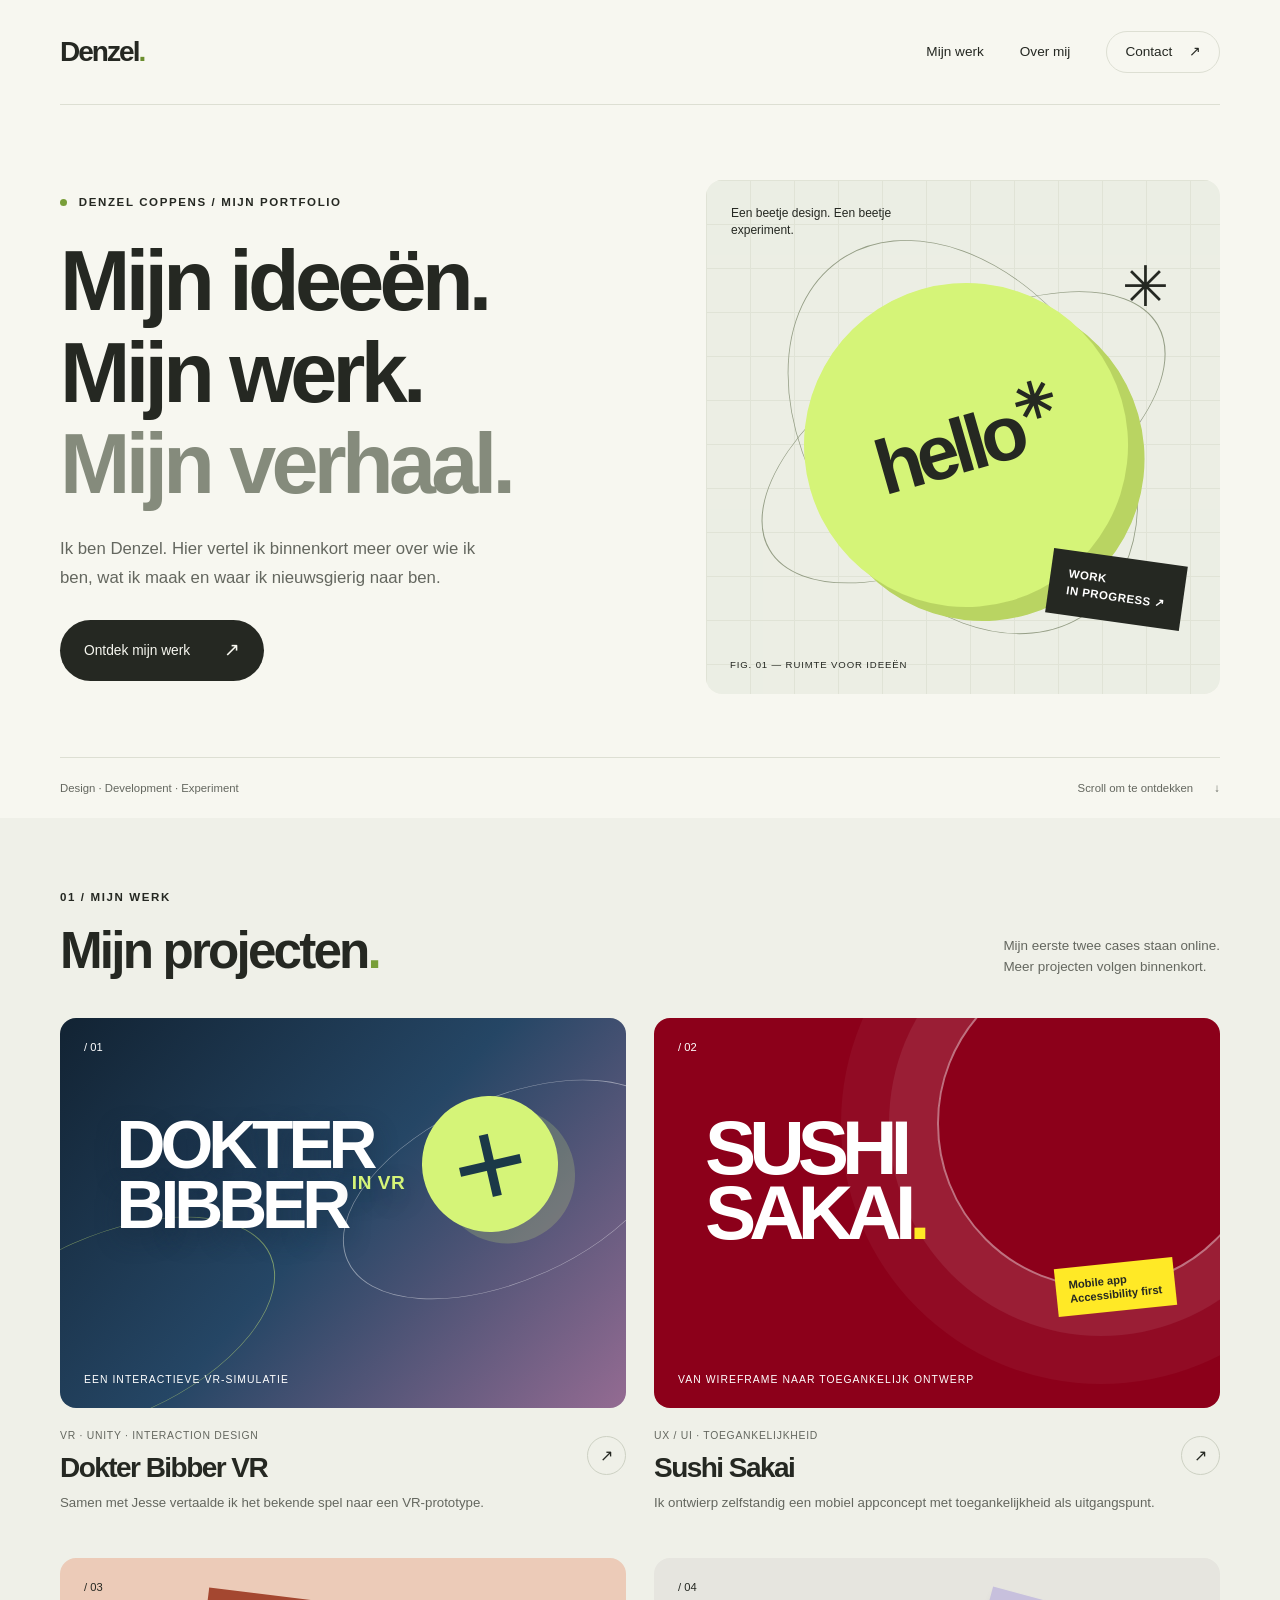
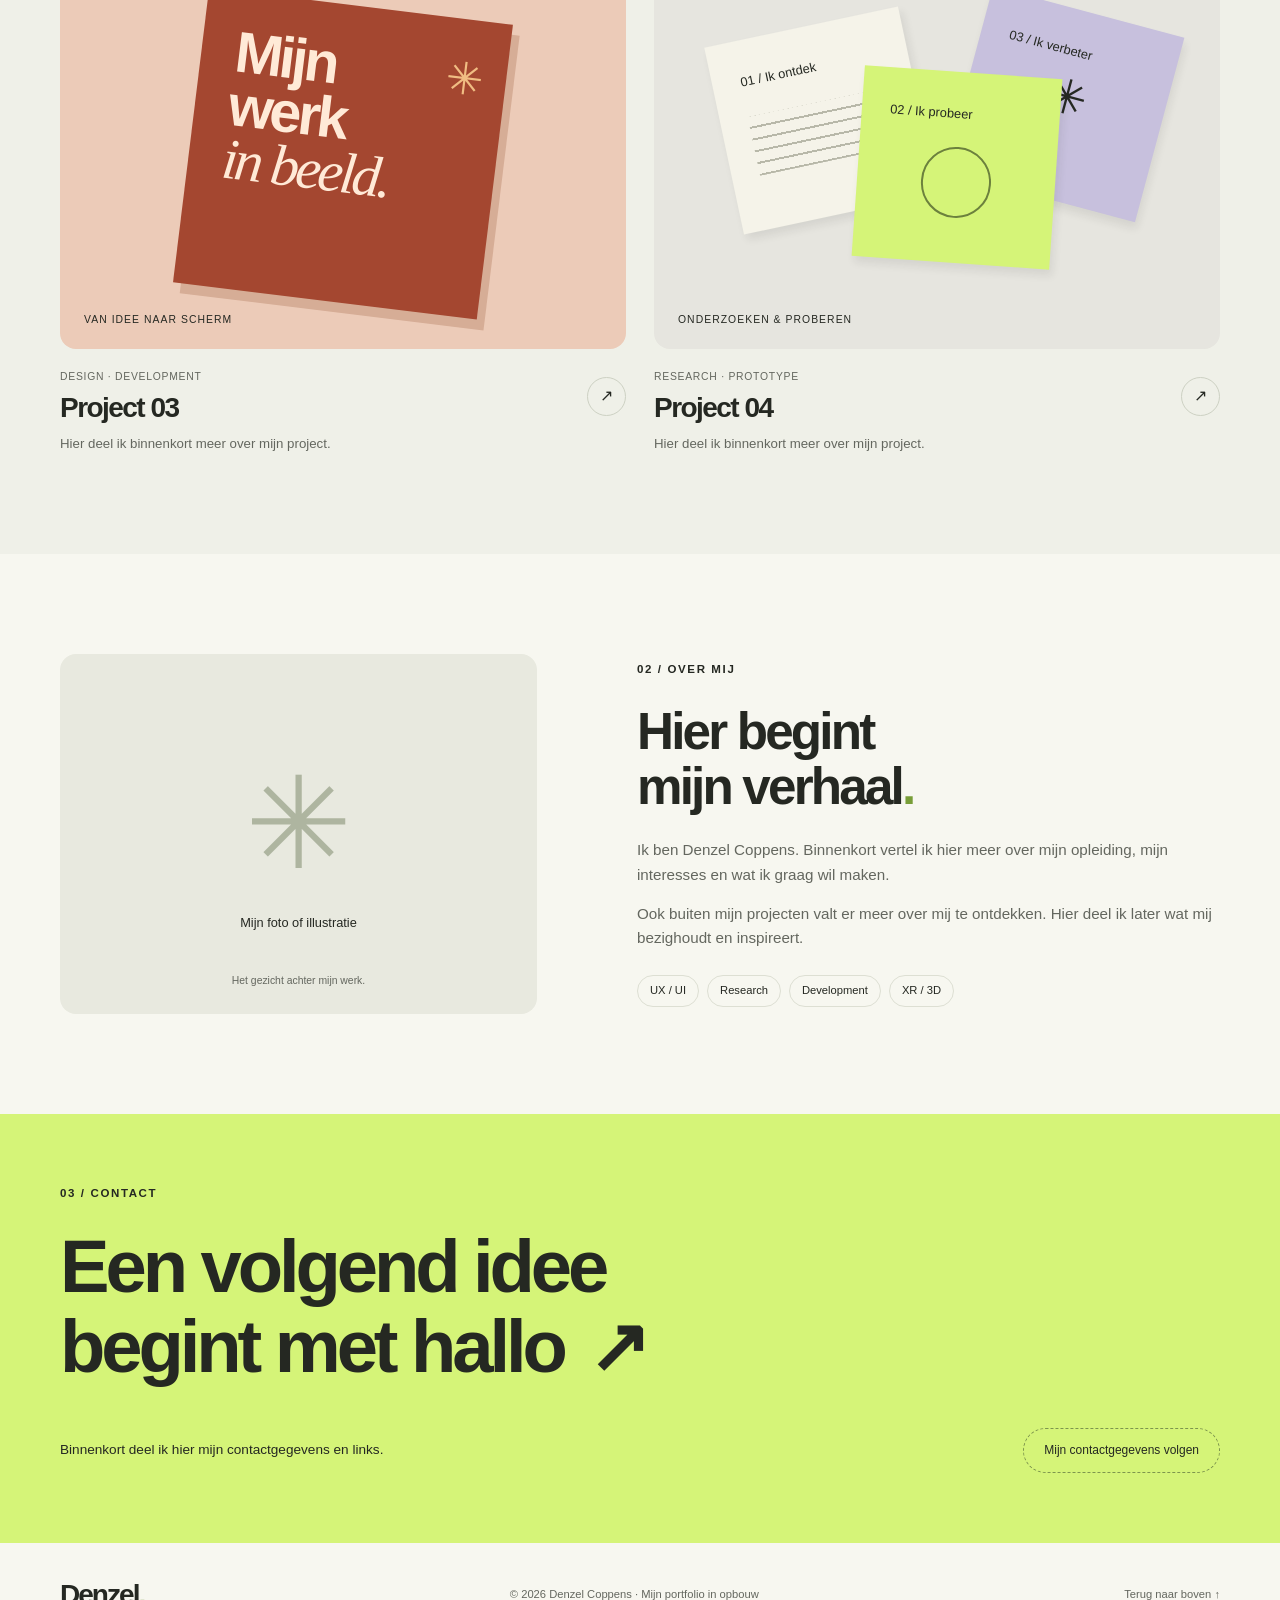
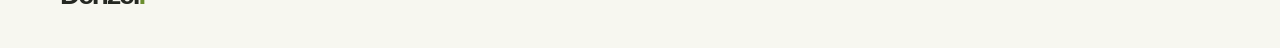
==== commit ca70a052: "feat: voeg Sushi Sakai accessibility-case toe" ====
--- a/index.html
+++ b/index.html
@@ -56,7 +56,7 @@
               <p class="eyebrow">01 / Mijn werk</p>
               <h2 id="work-title">Mijn projecten<span class="accent-dot">.</span></h2>
             </div>
-            <p>Mijn eerste case staat online.<br>Meer projecten volgen binnenkort.</p>
+            <p>Mijn eerste twee cases staan online.<br>Meer projecten volgen binnenkort.</p>
           </div>
           <div class="project-grid">
             <a class="project-card" href="dokter-bibber.html">
@@ -77,23 +77,22 @@
               </div>
               <p class="project-description">Samen met Jesse vertaalde ik het bekende spel naar een VR-prototype.</p>
             </a>
-            <a class="project-card" href="project.html?id=project-02">
-              <div class="project-visual visual-experience" aria-hidden="true">
+            <a class="project-card" href="sushi-sakai.html">
+              <div class="project-visual visual-sakai" aria-hidden="true">
                 <span class="visual-number">/ 02</span>
-                <div class="dimension-ring ring-back"></div>
-                <div class="dimension-ring ring-front"></div>
-                <span class="dimension-sphere"></span>
-                <span class="dimension-caption">MIJN<br>PERSPECTIEF.</span>
-                <span class="visual-label">Een andere wereld</span>
+                <span class="sakai-card-mark">SUSHI<br>SAKAI<span>.</span></span>
+                <span class="sakai-card-circle"></span>
+                <span class="sakai-card-note">Mobile app<br>Accessibility first</span>
+                <span class="visual-label">Van wireframe naar toegankelijk ontwerp</span>
               </div>
               <div class="project-info">
                 <div>
-                  <p class="project-category">XR / 3D · Interactie</p>
-                  <h3>Project 02</h3>
+                  <p class="project-category">UX / UI · Toegankelijkheid</p>
+                  <h3>Sushi Sakai</h3>
                 </div>
                 <span class="circle-arrow">↗</span>
               </div>
-              <p class="project-description">Hier deel ik binnenkort meer over mijn project.</p>
+              <p class="project-description">Ik ontwierp zelfstandig een mobiel appconcept met toegankelijkheid als uitgangspunt.</p>
             </a>
             <a class="project-card" href="project.html?id=project-03">
               <div class="project-visual visual-design" aria-hidden="true">
--- a/assets/css/style.css
+++ b/assets/css/style.css
@@ -106,6 +106,12 @@
 .ring-front { bottom: 17%; right: 12%; border-color: #ede8fa; box-shadow: inset 7px 3px 0 #c4b5e3, 7px 3px 0 #c4b5e3; transform: rotate(30deg) scaleX(.7); }
 .dimension-sphere { position: absolute; width: 21%; aspect-ratio: 1; border-radius: 50%; background: radial-gradient(circle at 30% 25%, #f7f5ff, #9a87c2); left: 39%; top: 34%; }
 .dimension-caption { position: absolute; right: 7%; top: 10%; font-size: .65rem; letter-spacing: .1em; line-height: 1.3; }
+.visual-sakai { background: #8c001a; color: #fff; }
+.visual-sakai .visual-label { color: #fff; }
+.sakai-card-mark { position: absolute; top: 25%; left: 9%; z-index: 1; font-size: clamp(2.8rem, 6vw, 5.5rem); font-weight: 800; letter-spacing: -.09em; line-height: .84; }
+.sakai-card-mark span { color: #ffe926; }
+.sakai-card-circle { position: absolute; width: 58%; aspect-ratio: 1; top: -15%; right: -8%; border: 2px solid #ffffff70; border-radius: 50%; box-shadow: 0 0 0 48px #ffffff14, 0 0 0 96px #ffffff0b; }
+.sakai-card-note { position: absolute; right: 8%; bottom: 25%; z-index: 1; padding: 10px 13px; background: #ffe926; color: #252822; font-size: .7rem; font-weight: 700; line-height: 1.25; transform: rotate(-6deg); }
 .visual-design { background: #eccbb8; }
 .type-poster { position: absolute; width: 54%; height: 76%; left: 23%; top: 12%; background: #a44730; color: #ffead7; padding: 6%; transform: rotate(7deg); box-shadow: 8px 10px 0 #d6ad96; }
 .type-poster > span:first-child { font-size: clamp(2rem, 4.5vw, 4rem); font-weight: 700; line-height: .92; letter-spacing: -.06em; }
@@ -168,6 +174,34 @@
 .process-placeholder { min-height: 240px; padding: 24px; border: 1px dashed #adb39e; background: #eef0e6; border-radius: var(--radius); display: flex; flex-direction: column; justify-content: center; align-items: center; text-align: center; gap: 12px; margin-top: 30px; font-size: .8rem; color: var(--muted); }
 .process-placeholder span { font-size: 2rem; }
 .case-end { border-top: 1px solid var(--line); padding-block: 35px; display: flex; align-items: center; justify-content: space-between; gap: 20px; }
+.sakai-case .accent-dot { color: #8c001a; }
+.sakai-case .case-heading .intro { max-width: 680px; }
+.sakai-cover { display: grid; grid-template-columns: .85fr 1.15fr; min-height: 470px; border-radius: var(--radius); overflow: hidden; background: #8c001a; color: white; }
+.sakai-cover-copy { padding: 54px; display: flex; flex-direction: column; justify-content: space-between; gap: 32px; }
+.sakai-cover-copy span { font-size: .68rem; text-transform: uppercase; letter-spacing: .1em; }
+.sakai-cover-copy strong { max-width: 450px; font-size: clamp(2.2rem, 4.6vw, 4.3rem); font-weight: 650; letter-spacing: -.065em; line-height: 1.05; }
+.sakai-cover-screens { display: flex; align-items: flex-start; justify-content: center; gap: 22px; padding: 34px 35px 0 0; overflow: hidden; }
+.sakai-cover-screens img { display: block; width: min(42%, 235px); height: auto; border-radius: 9px 9px 0 0; box-shadow: 0 16px 35px #27000666; }
+.sakai-cover-screens img + img { margin-top: 65px; }
+.case-jump-links { display: flex; flex-wrap: wrap; gap: 8px 22px; padding-block: 20px; border-bottom: 1px solid var(--line); font-size: .79rem; }
+.case-jump-links a { text-decoration: underline; text-decoration-color: #a2a69b; text-underline-offset: 5px; }
+.case-jump-links a:hover { text-decoration-color: currentColor; }
+.sakai-story { margin-top: 75px; }
+.sakai-story section { scroll-margin-top: 35px; }
+.sakai-story section > p:not(.eyebrow) { color: var(--muted); }
+.sakai-story section > p:not(.eyebrow) + p { margin-top: 15px; }
+.sakai-story section > p a { color: var(--ink); text-decoration: underline; text-underline-offset: 3px; }
+.case-media { margin: 30px 0 0; }
+.case-media a { display: block; border-radius: 12px; overflow: hidden; border: 1px solid var(--line); background: #fff; }
+.case-media img { display: block; width: 100%; height: auto; }
+.case-media-dark a { background: #1e1e1e; border-color: #1e1e1e; }
+.case-media figcaption { margin-top: 10px; font-size: .76rem; line-height: 1.5; color: var(--muted); }
+.case-media-grid, .annotation-grid { display: grid; grid-template-columns: repeat(2, minmax(0, 1fr)); gap: 22px; margin-top: 30px; }
+.case-media-grid .case-media, .annotation-grid .case-media { margin-top: 0; }
+.sakai-source-links { list-style: none; padding: 0; margin: 30px 0 0; border-top: 1px solid var(--line); }
+.sakai-source-links li { border-bottom: 1px solid var(--line); }
+.sakai-source-links a { display: block; padding: 16px 0; font-size: .9rem; text-decoration: underline; text-underline-offset: 4px; }
+.sakai-source-links a:hover { color: #8c001a; }
 .not-found { padding-block: 100px; min-height: 65vh; }
 .not-found h1 { font-size: clamp(2.5rem, 6vw, 5rem); margin-bottom: 30px; }
 
@@ -213,6 +247,14 @@
     .site-footer { flex-wrap: wrap; }
     .site-footer .logo { width: 100%; }
     .case-heading { margin-top: 40px; }
+    .sakai-cover { grid-template-columns: 1fr; }
+    .sakai-cover-copy { padding: 32px; gap: 20px; }
+    .sakai-cover-copy strong { font-size: clamp(2.5rem, 10vw, 4rem); }
+    .sakai-cover-screens { max-height: 310px; padding: 0 20px; gap: 16px; }
+    .sakai-cover-screens img { width: min(42%, 170px); }
+    .sakai-cover-screens img + img { margin-top: 35px; }
+    .case-media-grid, .annotation-grid { grid-template-columns: 1fr; }
+    .case-jump-links { gap: 8px 16px; }
     .case-page > .project-visual { aspect-ratio: 1.35; }
     .case-page .mock-browser { width: 66%; left: 17%; }
     .case-page .dimension-ring { width: 44%; border-width: 20px; }
